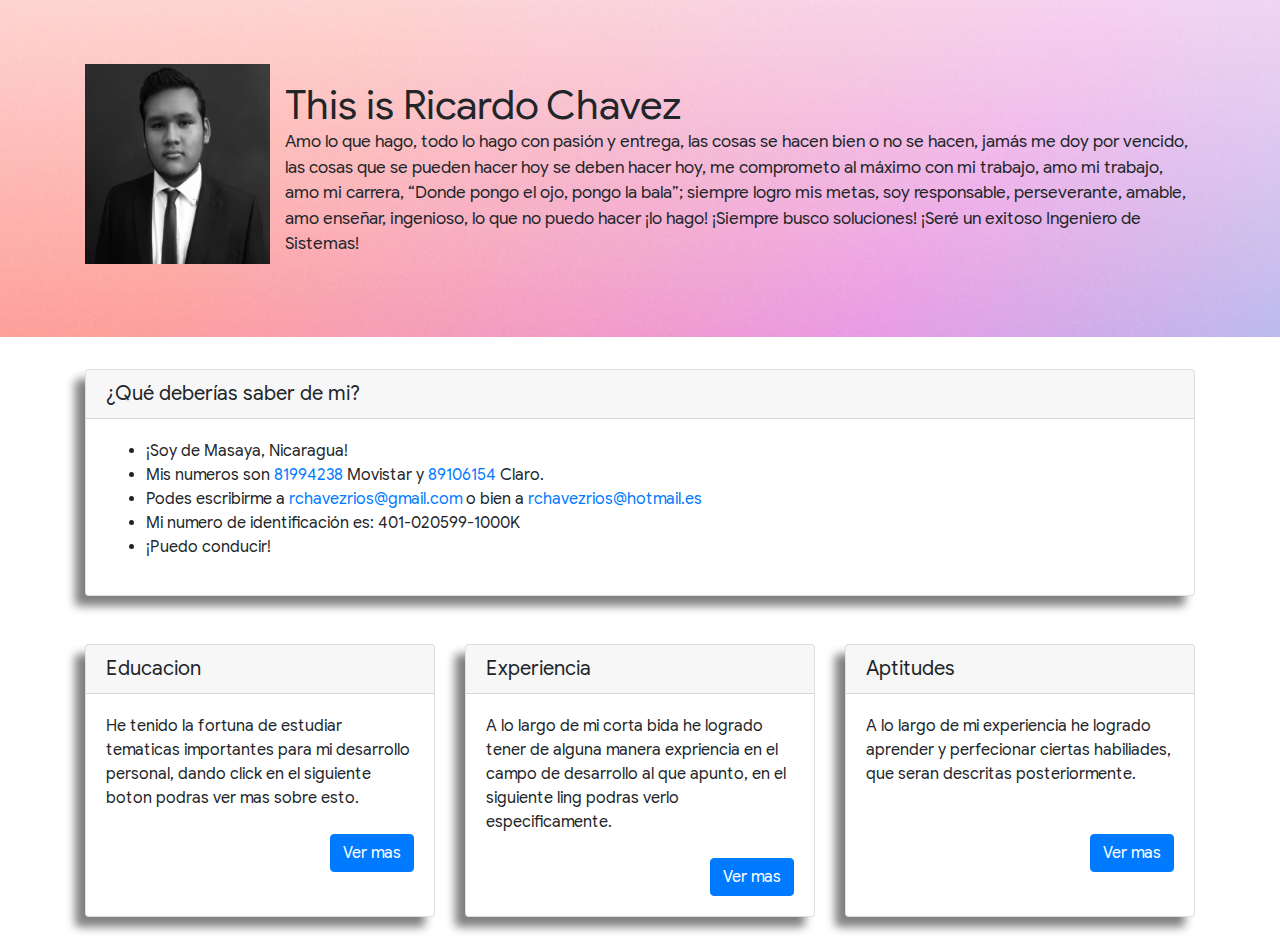
==== index.html @ 6be248f8 "Base del proyecto" ====
<!DOCTYPE html>
<html lang="en">
<head>
    <meta charset="UTF-8">
    <meta name="viewport" content="width=device-width, initial-scale=1.0">
    <meta http-equiv="X-UA-Compatible" content="ie=edge">
    <link rel="stylesheet" href="css/bootstrap.min.css" crossorigin="anonymous">
    <link rel="stylesheet" href="css/GoogleSans.css">
    <link rel="stylesheet" href="css/style.css">
    <title>My web page!</title>
</head>
<body>
    <div class="jumbotron jumbotron-fluid">
        <div class="container">
            <img class="mypotho" src="images/photo.jpg" alt="">
            <h1 class="name"></h1>
            <p class="bio">Amo lo que hago, todo lo hago con pasión y entrega, las cosas se hacen bien o no se hacen, jamás me doy por vencido, las cosas que se pueden hacer hoy se deben hacer hoy, me comprometo al máximo con mi trabajo, amo mi trabajo, amo mi carrera, “Donde pongo el ojo, pongo la bala”; siempre logro mis metas, soy responsable, perseverante, amable, amo enseñar, ingenioso, lo que no puedo hacer ¡lo hago! ¡Siempre busco soluciones! ¡Seré un exitoso Ingeniero de Sistemas!</p>
        </div>
    </div>
    <div class="container">
        <div class="card">
            <h5 class="card-header">¿Qué deberías saber de mi?</h5>
            <div class="card-body">
                <div class="card-text">
                     <ul>                                     
                        <li>¡Soy de Masaya, Nicaragua!</li>
                        <li>Mis numeros son <a href="tel:+50581994238">81994238</a> Movistar y <a href="tel:+50589106154">89106154</a> Claro.</li>
                        <li>Podes escribirme a <a href="mailto:rchavezrios@gmail.com">rchavezrios@gmail.com</a> o bien a <a href="mailto:rchavezrios@hotmail.es">rchavezrios@hotmail.es</a></li>
                        <li>Mi numero de identificación es: 401-020599-1000K</li>
                        <li>¡Puedo conducir!</li>
                    </ul>
                </div>
            </div>
        </div>
    </div>        
    </div>
    <br>
    <br>
    <div class="container">
        <div class="row">
            <div class="col-sm-6 col-md-4 col-xs-12 cartitas"> 
                <div class="card">
                    <h5 class="card-header">Educacion</h5>
                    <div class="card-body">
                        <div class="card-text">He tenido la fortuna de estudiar tematicas importantes para mi desarrollo personal, dando click en el siguiente boton podras ver mas sobre esto.</div> <br>
                        <a href="education.html" class="btn btn-primary vermas">Ver mas</a>
                    </div>
                </div>
            </div>

            <div class="col-sm-6 col-md-4 col-xs-12 cartitas">
                <div class="card">
                    <h5 class="card-header">Experiencia</h5>
                    <div class="card-body">
                        <div class="card-text">A lo largo de mi corta bida he logrado tener de alguna manera expriencia en el campo de desarrollo al que apunto, en el siguiente ling podras verlo especificamente.</div><br>
                        <a href="experience.html" class="btn btn-primary vermas">Ver mas</a>
                    </div>
                </div>
            </div>
            <div class="col-sm-6 col-md-4 col-xs-12 cartitas">
                <div class="card">
                    <h5 class="card-header">Aptitudes</h5>
                    <div class="card-body">
                        <div class="card-text">A lo largo de mi experiencia he logrado aprender y perfecionar ciertas habiliades, que seran descritas posteriormente.</div><br>
                        <br>
                        <a href="habilities.html" class="btn btn-primary vermas">Ver mas</a>
                    </div>
                </div>
            </div>
        </div>
    </div>
</body>
</html>
---- css/GoogleSans.css ----
@font-face {
    font-family: GoogleSans;
    src:url('../fonts/GoogleSans-Regular.ttf') format('truetype');
    font-weight: normal;
    font-style: normal;
  }
  
  @font-face {
    font-family: GoogleSans;
    src: url('../fonts/GoogleSans-Italic.ttf') format('truetype');
    font-weight: normal;
    font-style: italic;
  }
  
  @font-face {
    font-family: GoogleSans;
    src: url('../fonts/GoogleSans-Bold.ttf') format('truetype');
    font-weight: bold;
    font-style: normal;
  }
  
  @font-face {
    font-family: GoogleSans;
    src: url('../fonts/GoogleSans-BoldItalic.ttf') format('truetype');
    font-weight: bold;
    font-style: italic;
  }
---- css/style.css ----
*
{
    font-family: "GoogleSans";
    
    outline: none;
}
.card
{
    box-shadow: -10px 10px 10px gray ;
    height: 100%;
    width: 100%;
}
.jumbotron
{
    background-image: url("../images/340541.jpg");
    background-size: cover;
}
.container
{
    display: table;
    background-color: transparent;
}
.mypotho
{
    float: left;
    display: table-cell;
    vertical-align: middle;
    padding-right: 15px;
    width: 200px;
    height: 200px;
}

.name
{
    line-height:0.8;
}
.vermas
{
    float: right;
}
@media (max-width: 599px)
{
    .name::before
    {
        content:"Ricardo's Bio";
    }
    .jumbotron
    {
        font-size: 15px;
    }
}
@media (min-width: 600px)
{
    .name::before
    {
        content:"This is Ricardo Chavez";
    }
    .jumbotron
    {
        font-size: 15.2px;
    }
}
@media (min-width: 1000px)
{
    .name
    {
        padding-top: 25px;
    }
    .jumbotron
    {
        font-size: 17px;
    }
}
.cartitas
{
    padding-bottom: 25px;
}
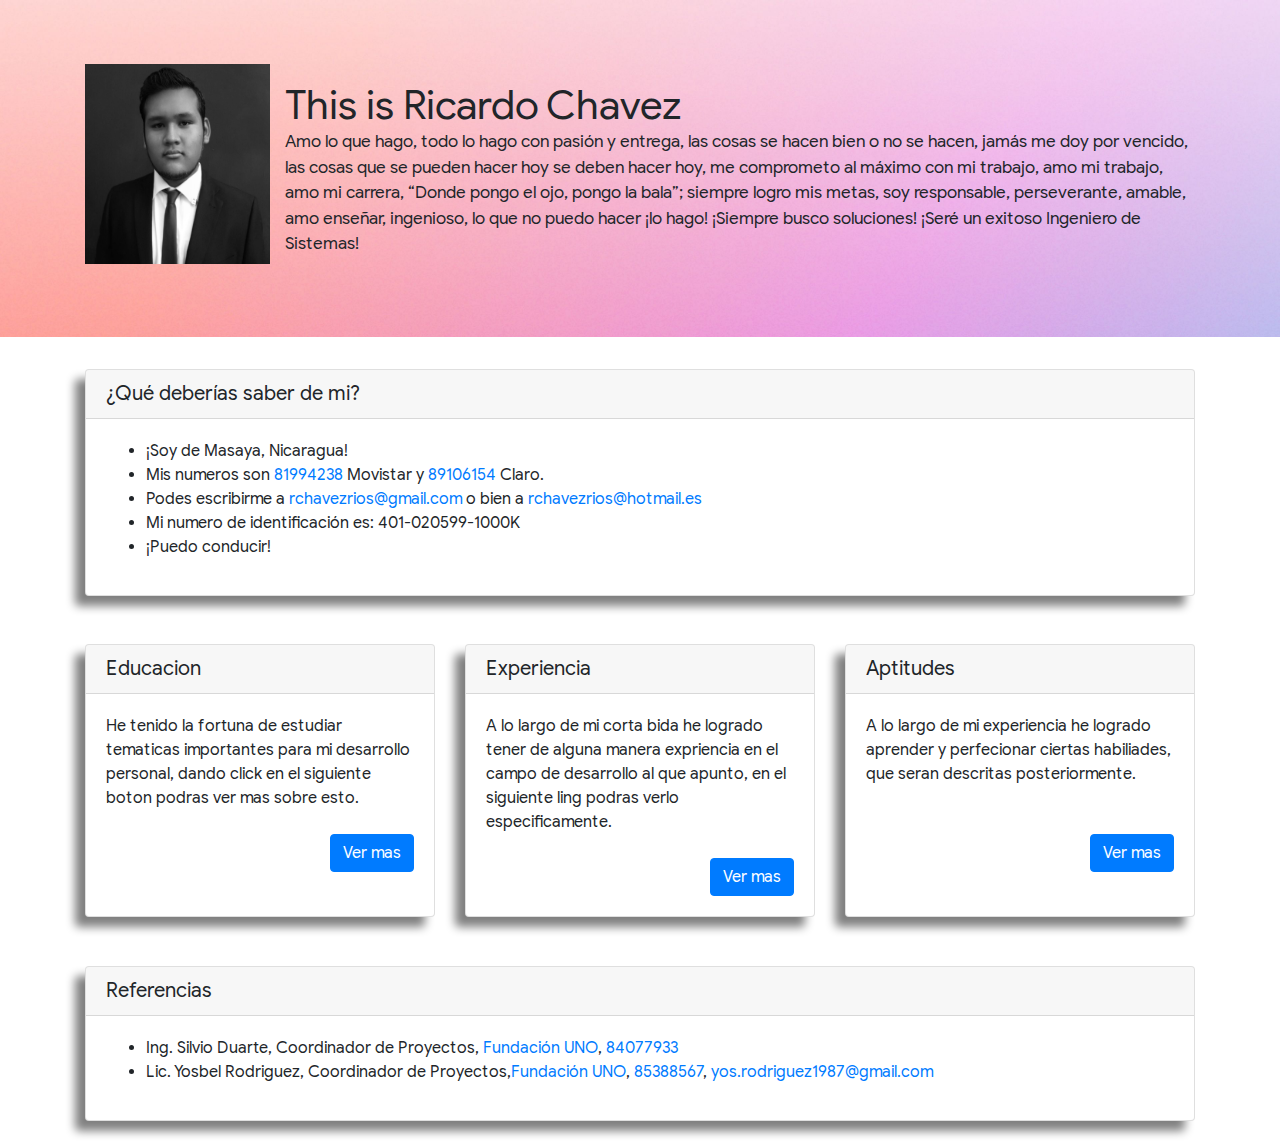
==== commit 7dbfbc7f: "90% of project done" ====
--- a/index.html
+++ b/index.html
@@ -38,7 +38,7 @@
     <br>
     <div class="container">
         <div class="row">
-            <div class="col-sm-6 col-md-4 col-xs-12 cartitas"> 
+            <div class="col-sm-6 col-md-4 col-xs-12" id="cartitas"> 
                 <div class="card">
                     <h5 class="card-header">Educacion</h5>
                     <div class="card-body">
@@ -48,7 +48,7 @@
                 </div>
             </div>
 
-            <div class="col-sm-6 col-md-4 col-xs-12 cartitas">
+            <div class="col-sm-6 col-md-4 col-xs-12" id="cartitas">
                 <div class="card">
                     <h5 class="card-header">Experiencia</h5>
                     <div class="card-body">
@@ -57,7 +57,7 @@
                     </div>
                 </div>
             </div>
-            <div class="col-sm-6 col-md-4 col-xs-12 cartitas">
+            <div class="col-sm-6 col-md-4 col-xs-12" id="cartitas">
                 <div class="card">
                     <h5 class="card-header">Aptitudes</h5>
                     <div class="card-body">
@@ -69,5 +69,21 @@
             </div>
         </div>
     </div>
+    <br>
+    <div class="container">
+            <div class="card">
+                <h5 class="card-header">Referencias</h5>
+                <div class="card-body">
+                    <div class="card-text">
+                         <ul>                                     
+                            <li>Ing. Silvio Duarte, Coordinador de Proyectos, <a href="https://fundacionuno.org/es/">Fundación UNO</a>, <a href="tel:+50584077933">84077933</a></li>
+                            <li>Lic. Yosbel Rodriguez, Coordinador de Proyectos,<a href="https://fundacionuno.org/es/">Fundación UNO</a>, <a href="tel:+50585388567">85388567</a>, <a href="mailto:yos.rodriguez1987@gmail.com">yos.rodriguez1987@gmail.com</a> </li>
+                        </ul>
+                    </div>
+                </div>
+            </div>
+        </div>        
+        </div>
+        <br>
 </body>
 </html>--- a/css/style.css
+++ b/css/style.css
@@ -1,77 +1,56 @@
-*
-{
-    font-family: "GoogleSans";
-    
-    outline: none;
-}
-.card
-{
-    box-shadow: -10px 10px 10px gray ;
-    height: 100%;
-    width: 100%;
-}
-.jumbotron
-{
-    background-image: url("../images/340541.jpg");
-    background-size: cover;
-}
-.container
-{
-    display: table;
-    background-color: transparent;
-}
-.mypotho
-{
-    float: left;
-    display: table-cell;
-    vertical-align: middle;
-    padding-right: 15px;
-    width: 200px;
-    height: 200px;
-}
+* {
+  font-family: "GoogleSans";
+  outline: none; }
 
-.name
-{
-    line-height:0.8;
-}
-.vermas
-{
-    float: right;
-}
-@media (max-width: 599px)
-{
-    .name::before
-    {
-        content:"Ricardo's Bio";
-    }
-    .jumbotron
-    {
-        font-size: 15px;
-    }
-}
-@media (min-width: 600px)
-{
-    .name::before
-    {
-        content:"This is Ricardo Chavez";
-    }
-    .jumbotron
-    {
-        font-size: 15.2px;
-    }
-}
-@media (min-width: 1000px)
-{
-    .name
-    {
-        padding-top: 25px;
-    }
-    .jumbotron
-    {
-        font-size: 17px;
-    }
-}
-.cartitas
-{
-    padding-bottom: 25px;
-}+.card {
+  box-shadow: -10px 10px 10px gray;
+  height: 100%;
+  width: 100%; }
+
+.jumbotron {
+  background-image: url("../images/340541.jpg");
+  background-size: cover; }
+
+.container {
+  display: table;
+  background-color: transparent; }
+
+.mypotho {
+  float: left;
+  display: table-cell;
+  vertical-align: middle;
+  padding-right: 15px;
+  width: 200px;
+  height: 200px; }
+
+.name {
+  line-height: 0.8; }
+
+.vermas {
+  float: right; }
+
+@media (max-width: 599px) {
+  .mypotho {
+    margin-bottom: 3%; }
+
+  .name::before {
+    content: "Ricardo's Bio"; }
+
+  .jumbotron {
+    font-size: 15px; } }
+@media (min-width: 600px) {
+  .name::before {
+    content: "This is Ricardo Chavez"; }
+
+  .jumbotron {
+    font-size: 15.2px; } }
+@media (min-width: 1000px) {
+  .name {
+    padding-top: 25px; }
+
+  .jumbotron {
+    font-size: 17px; } }
+#cartitas {
+  padding-bottom: 25px; }
+
+/*# sourceMappingURL=style.css.map */
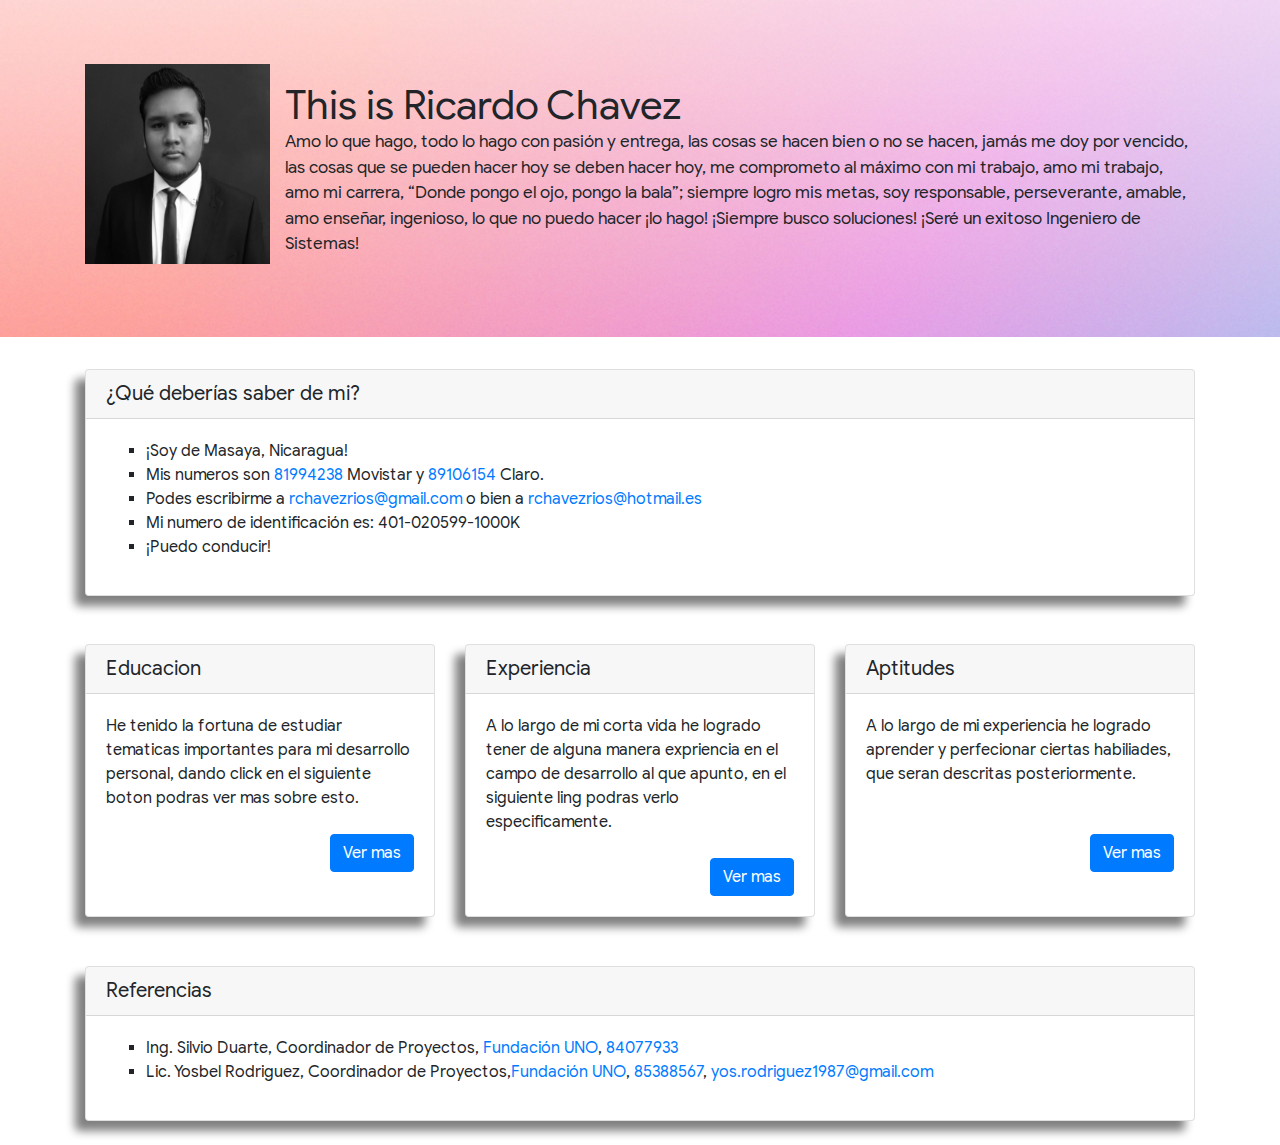
==== commit b89ecb7d: "Error ortográfico corregido." ====
--- a/index.html
+++ b/index.html
@@ -52,7 +52,7 @@
                 <div class="card">
                     <h5 class="card-header">Experiencia</h5>
                     <div class="card-body">
-                        <div class="card-text">A lo largo de mi corta bida he logrado tener de alguna manera expriencia en el campo de desarrollo al que apunto, en el siguiente ling podras verlo especificamente.</div><br>
+                        <div class="card-text">A lo largo de mi corta vida he logrado tener de alguna manera expriencia en el campo de desarrollo al que apunto, en el siguiente ling podras verlo especificamente.</div><br>
                         <a href="experience.html" class="btn btn-primary vermas">Ver mas</a>
                     </div>
                 </div>
@@ -86,4 +86,4 @@
         </div>
         <br>
 </body>
-</html>+</html>
--- a/css/style.css
+++ b/css/style.css
@@ -1,3 +1,9 @@
+.mypotho {
+  float: left;
+  display: table-cell;
+  vertical-align: middle;
+  padding-right: 15px; }
+
 * {
   font-family: "GoogleSans";
   outline: none; }
@@ -16,10 +22,6 @@
   background-color: transparent; }
 
 .mypotho {
-  float: left;
-  display: table-cell;
-  vertical-align: middle;
-  padding-right: 15px;
   width: 200px;
   height: 200px; }
 
@@ -53,4 +55,7 @@
 #cartitas {
   padding-bottom: 25px; }
 
+.card-text li {
+  list-style-type: square; }
+
 /*# sourceMappingURL=style.css.map */
